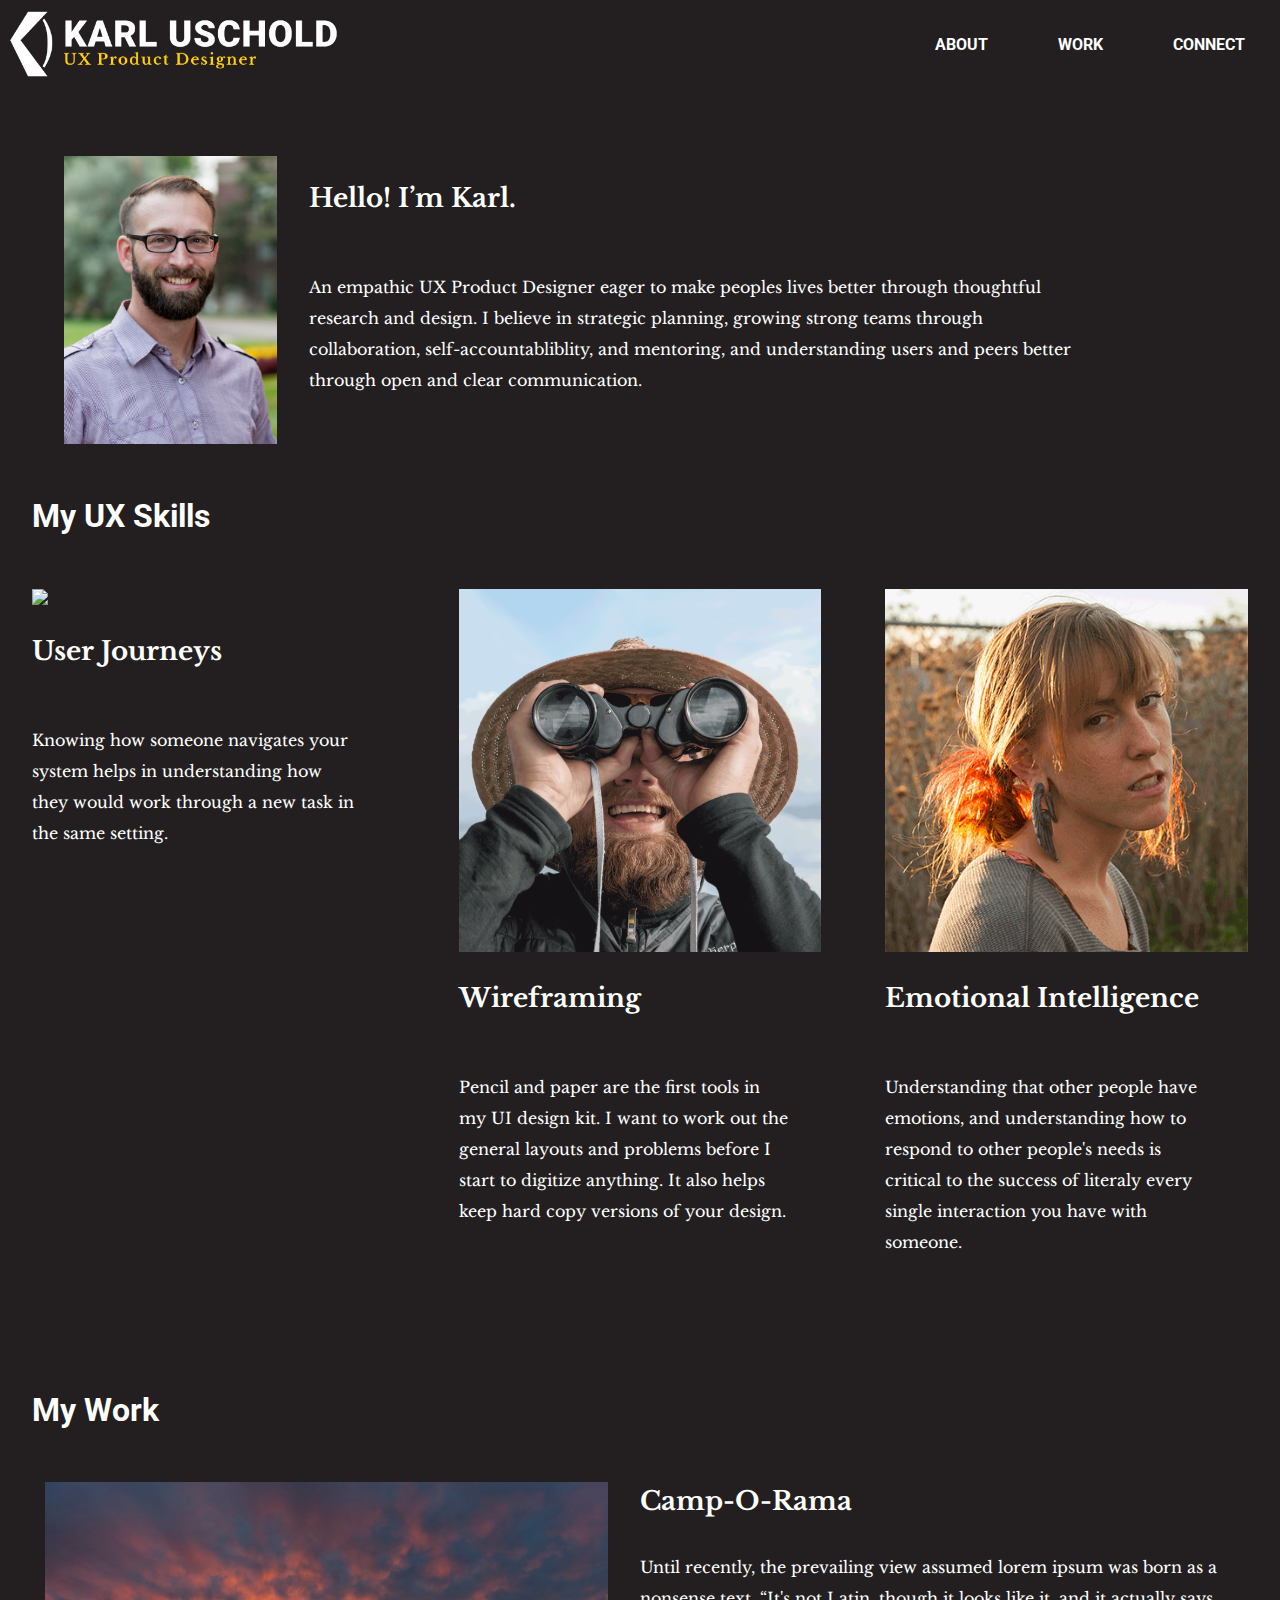
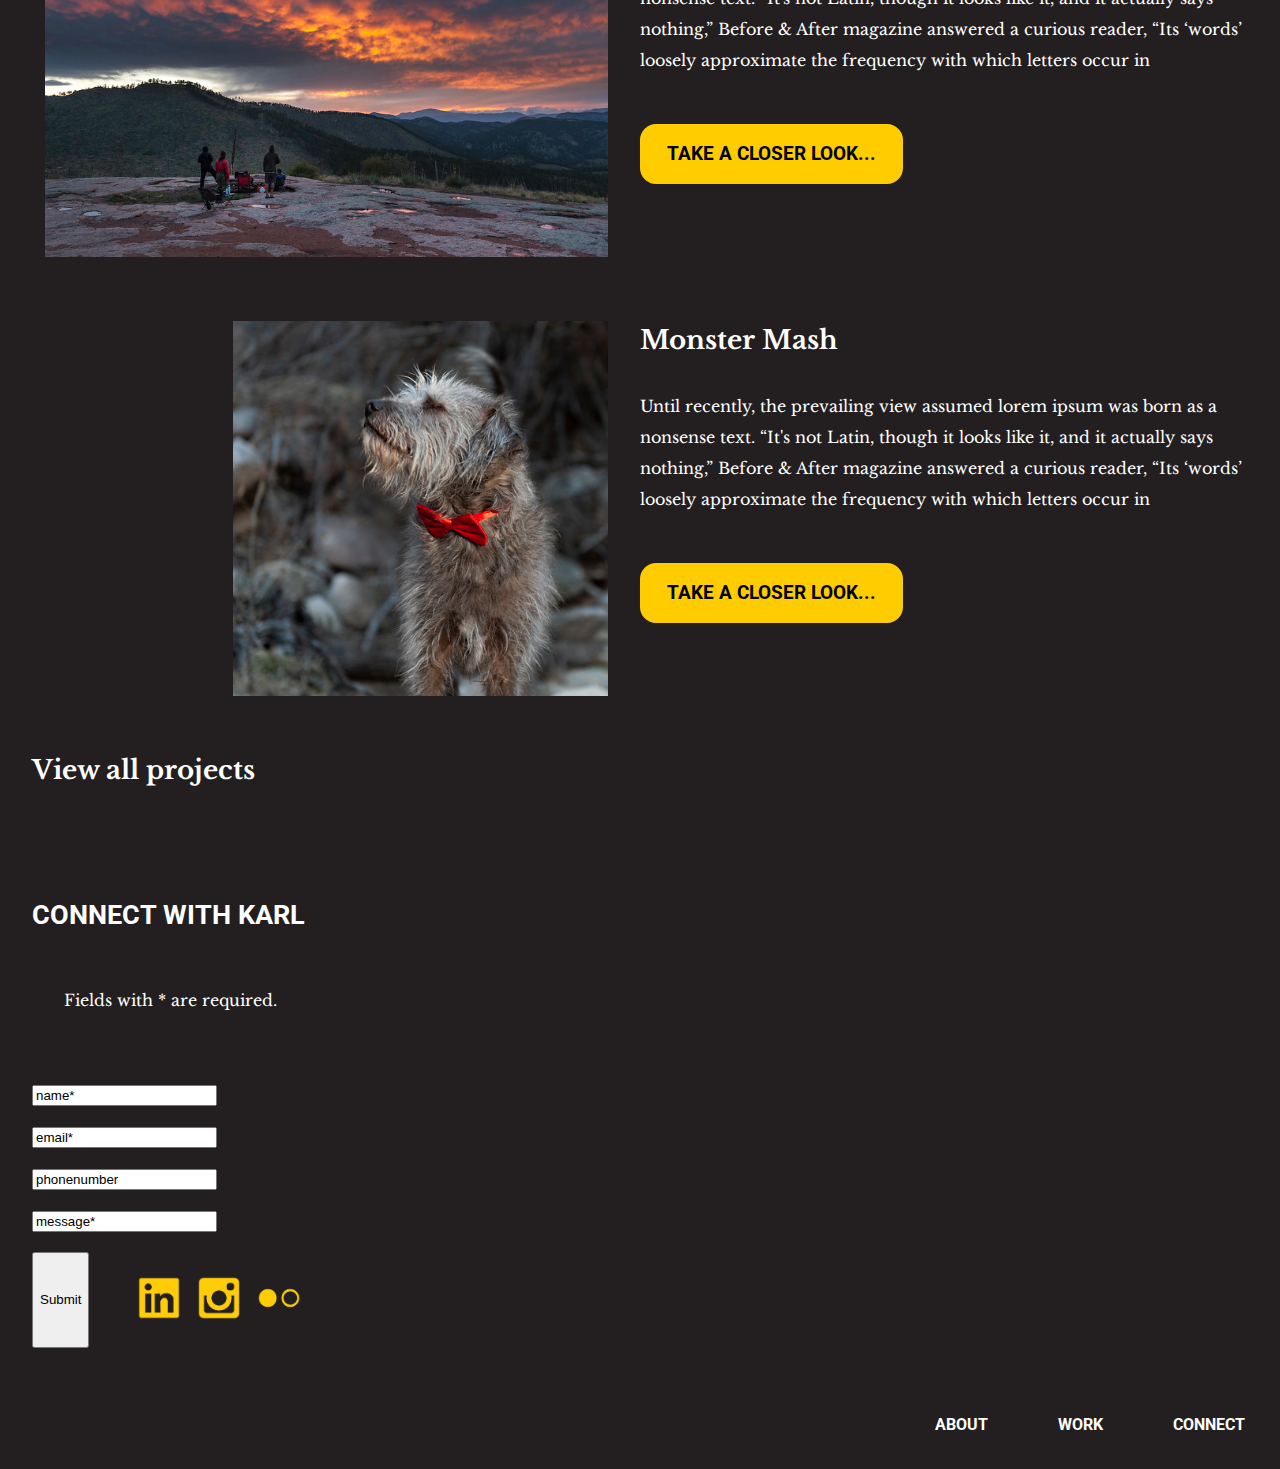
==== index.html @ 1a48cac8 "begin..." ====
<!DOCTYPE html>
<html>
<head>
  <link rel="preconnect" href="https://fonts.gstatic.com">
  <link href="https://fonts.googleapis.com/css2?family=Libre+Baskerville:ital,wght@0,400;0,700;1,400&family=Roboto:wght@400;500;700;900&display=swap" rel="stylesheet">
  <link href="css/style.css" rel="stylesheet" type="text/css">
  <meta charset="UTF-8">
  <meta name="viewport" content="width=device-width, initial-scale=1.0">
<title>Karl Uschold - UX Product Designer</title>
</head>
<body>
<!--NAVIGATION-->
  <nav id="navBar">
    <a href="index.html"><img src="images/KUXlogo-forDark.png"></a>
    <ul class="navilinks">
      <li><a href="about">About</a></li>
      <li><a href="work">Work</a></li>
      <li><a href="connect">Connect</a></li>
    </ul>
  </nav>

<!--ABOUT ME-->
  <section id="about">
    <img src="images/20180815AIGABoard.jpg">
    <div>
      <h3>Hello! I’m Karl.</h3>
      <p>An empathic UX Product Designer eager to make peoples lives better through thoughtful research and design. 
    I believe in strategic planning, growing strong teams through collaboration, self-accountabliblity, and mentoring, and understanding users and peers better through open and clear communication.</p>
  </div>
  </section>

<!--UX Skills section coded using CSS Flex-->  
  <section class="mySkills">
    <h1>My UX Skills</h1>
    <div class="flexContainer">
      <div>
        <img src="images/TopoTape-anime-fullsize.gif">
        <h3>User Journeys</h3>
        <p>Knowing how someone navigates your system helps in understanding how they would work through a new task in the same setting.</p>
      </div>
      <div>
        <img src="images/JackBinocks.gif">
        <h3>Wireframing</h3>
        <p>Pencil and paper are the first tools in my UI design kit. I want to work out the general layouts and problems before I start to digitize anything. It also helps keep hard copy versions of your design.</p>
      </div>
      <div>
        <img src="images/20141109-KennedySpillway-007.gif">
        <h3>Emotional Intelligence</h3>
        <p>Understanding that other people have emotions, and understanding how to respond to other people's needs is critical to the success of literaly every single interaction you have with someone.</p>
      </div>
    </div>
  </section>

<!-- My Work Section Constructed using CSS Grid -->
  <section class="myWork">
    <h1>My Work</h1>
    <div class="workGrid">
        <div class="item1">
          <img src="images/campslab.jpg"> 
        </div>  
        <div class="item2">
          <h4>Camp-O-Rama</h4>
          <p>Until recently, the prevailing view assumed lorem ipsum was born as a nonsense text. “It's not Latin, though it looks like it, and it actually says nothing,” Before & After magazine answered a curious reader, “Its ‘words’ loosely approximate the frequency with which letters occur in</p>
          <a href="caseStudy1.html" target="__blank"><button>Take a closer look...</button></a>
        </div>  
        <div class="item3">
          <img src="images/empathydog.jpg"> 
        </div> 
        <div class="item2">
          <h4>Monster Mash</h4>
          <p>Until recently, the prevailing view assumed lorem ipsum was born as a nonsense text. “It's not Latin, though it looks like it, and it actually says nothing,” Before & After magazine answered a curious reader, “Its ‘words’ loosely approximate the frequency with which letters occur in</p>
          <button>
            Take a closer look...
          </button>
        </div>
        <h3>View all projects</h3>  
      </div>
    </div>      
  </section>

<!--Connect-->
  <section id="connect">
    <Form>
      <div>
        <h2>Connect with Karl</h2>
      </div>
     <div class="fields">
       <p>Fields with * are required.</p>
        <label for="name"></label><br>
        <input type="text" id="name" name="name" value="name*"><br>
        <label for="email"></label><br>
        <input type="email" id="email" name="email" value="email*"><br>
        <label for="phonenumber"></label><br>
        <input type="tel" id="phonenumber" name="phonenumber" value="phonenumber"><br>
        <label for="message"></label><br>
        <input type="text" id="message" name="message" value="message*"><br><br>
        <div class="connectlinks">
          <input class="button" type="submit" value="Submit">
          <div class="social">
            <ul>
              <li><a href="https://www.linkedin.com/in/karl-uschold/" target=new><img src="images/KUXlogo_LinkedIn.png" alt="LinkedIn"></a></li>
              <li><a href="https://www.instagram.com/kameraface42/" target=new><img src="images/KUXlogo_Instagram.png" alt="Instagram"></a></li>
              <li><a href="https://www.flickr.com/photos/whittikerowens/" target=new><img src="images/KUXlogo_Flickr.png" alt="Flickr"></a></li>
            </ul>
          </div>
        </div>
      </div>
    </Form>
  </section>

<!--FOOTER-->
  <section id="footer">
    <a href="index.html"><img src="images/KUXlogo-forDark.png"></a>
    <ul class="navilinks">
      <li><a href="about">About</a></li>
      <li><a href="work">Work</a></li>
      <li><a href="connect">Connect</a></li>
    </ul>
  </section>

</body>
</html>
---- css/style.css ----
body {
  background-color: #231F20;
  font-family: 'Libre Baskerville', sans-serif;
  margin: 0 auto;
  max-width: 1290px;
}
h3 {
  font-family: 'Libre Baskerville', serif;
  font-weight: 700;
  color: #ffffff;
  font-size: 26px;
}
h2 {
  text-decoration: none;
  font-family: 'Roboto', sans-serif;
  font-weight: 700;
  text-transform: uppercase;
  font-size: 20pt;
  color: #ffffff;
}
p {
  font-family: 'Libre Baskerville', serif;
  font-weight: 400;
  max-width: 768px;
  font-size:16px;
  line-height: 31px;
  padding: 32px;
}
button {
  background: #FFCC00;
  border: 3px solid #FFCC00;
  box-sizing: border-box;
  min-height: 44px;
  border-radius: 16px;
  padding: 16px 24px;
  font-size: 14pt;
  font-family: 'Roboto';
  text-transform: uppercase;
  font-weight: 700;
}
button:hover {
  transform: translate(0px, -8px);
  transition: all 0.1s ease-in-out;
  
}
/* NAVIGATION FOR HEADER AND FOOTER */

#navBar {
  padding: 0px;
  margin-bottom: 32px;
  max-width: 1290px;
}
#navBar img{
  height: 88px;
  align-content: center;
}
#navBar ul {
  display: inline;
  float: right;
  list-style-type: none;
  font-family: 'Roboto';
  margin: 0;
  padding: 0;
  height: 88px;
}
#navBar li{
  display: inline;
  float: left;
  padding: 32px;
  border: solid 3px rgba(0, 0, 0, 0);
}
#navBar a{
  text-decoration: none;
  font-family: 'Roboto', sans-serif;
  font-weight: 700;
  text-transform: uppercase;
  font-size: 12pt;
  color: #ffffff;
}
#navBar li:hover {
  text-decoration: underline 3px rgba(0, 0, 0, 0);
  border: solid 3px #ffc000;
}
#navBar a:active {
  text-decoration: underline 3px #ffcc00;
  border-style: none;
}

/* ABOUT SECTION */
#about {
  padding: 32px;
  display: flex;
  width: 100%;
  margin: 0;
  max-width: 1290px;
}
#about img {
  height: 288px;
  padding: 0 32px;
  float: left;
}
#about h3 {
  font-family: 'Libre Baskerville', serif;
  font-weight: 700;
  color: #ffffff;
  font-size: 26px;
}
#about p {
  font-family: 'Libre Baskerville', serif;
  font-weight: 400;
  color: #ffffff;
  max-width: 768px;
  font-size:16px;
  line-height: 31px;
  padding: 32px 0;
}
/* My Skills Section */
.mySkills {
  display: flex;
  flex-direction: column;
  align-items: flex-start;
  width: 100%;
  max-width: 1290px;
  justify-content: flex-start;
}
.mySkills h1{
  display: flex;
  color: white;
  font-family: 'Roboto';
  justify-content: flex-start;
  width: 100%;
  padding-left: 32px;
}
.flexContainer img{
  max-height: 100%;
  width: 100%;
  justify-content: center;
}
.img-fluid {
  max-height:100%;
  height:auto;
}

.flexContainer {
  display: flex;
  justify-content: center;
  flex-direction: row;
}
.flexContainer div{
  width: 33%;
  padding: 32px;
}
.flexContainer p{
  padding-left: 0px;
}

/* My work */
.myWork h1{
  color: white;
  font-family: 'Roboto';
  justify-content: flex-start;
  padding-left: 0px;
}
.myWork {
  padding: 32px;
  display: flex;
  align-self: flex-start;
  width: 100;
  flex-direction: column;
}
.workGrid {
  display: grid;
  grid-template-columns: 50%;
  grid-template-rows: auto;
  grid-template-areas:
    'item1 item2'
    'item3 item4';
}
.workGrid img {
  height: 375px;
  display: inline-block;
  float: right;
  padding: 32px;
}
.myWork h4 {
  font-family: 'Libre Baskerville', serif;
  font-weight: 700;
  color: #ffffff;
  font-size: 26px;
}
.myWork p{
  padding: 0px 0 32px 0;
}

/* CONNECTION Form Section */
#connect{
  padding: 32px;
  display: inline-block;
  width: 100%;
}
  p {
  color: white;
}
.connectlinks{
  display: inline-flex;
  float: left;
}

.social ul{
  display: inline-flex;
  float: left;
  list-style-type: none;
}
.social li{
  padding: 8px;
}
.social img {
  height: 44px;
  width: 44px;
  background-color: rgba(0, 0, 0, 0);
}
/* Form Input */
/*
  form input {
  display: flex;
  flex-direction: row;
  justify-content: center;
  align-items: center;
  padding: 24px;
  
  
  background: #FFCC00;
  border: 3px solid #FFCC00;
  box-sizing: border-box;
  border-radius: 16px;
  */
  
  /* Inside Auto Layout */
  /*
  flex: none;
  order: 0;
  flex-grow: 0;
  margin: 0px 0px;
  }
  */
/* FOOTER SECTION */

#footer {
  padding: 0px 0px;
  margin: 0 auto 64px;
  width: 100%;
}
#footer img{
  height: 88px;
  align-content: center;
  display: none;
}
#footer ul {
  display: inline;
  float: right;
  list-style-type: none;
  font-family: 'Roboto';
  margin: 0;
  padding: 0;
  height: 88px;
}
#footer li{
  display: inline;
  float: left;
  padding: 32px;
  border: solid 3px rgba(0, 0, 0, 0);
}
#footer a{
  text-decoration: none;
  font-family: 'Roboto', sans-serif;
  font-weight: 700;
  text-transform: uppercase;
  font-size: 12pt;
  color: #ffffff;
}
#footer li:hover {
  text-decoration: underline 3px rgba(0, 0, 0, 0);
  border: solid 3px #ffc000;
}
#footer a:active {
  text-decoration: underline 3px #ffcc00;
  border: solid 3px rgba(0, 0, 0, 0);
  border-style: none;
  padding: 32px;
}

/* Media Query */
@media only screen and (max-width: 600px) {
  body {
    background-color: lightblue;
  }
}
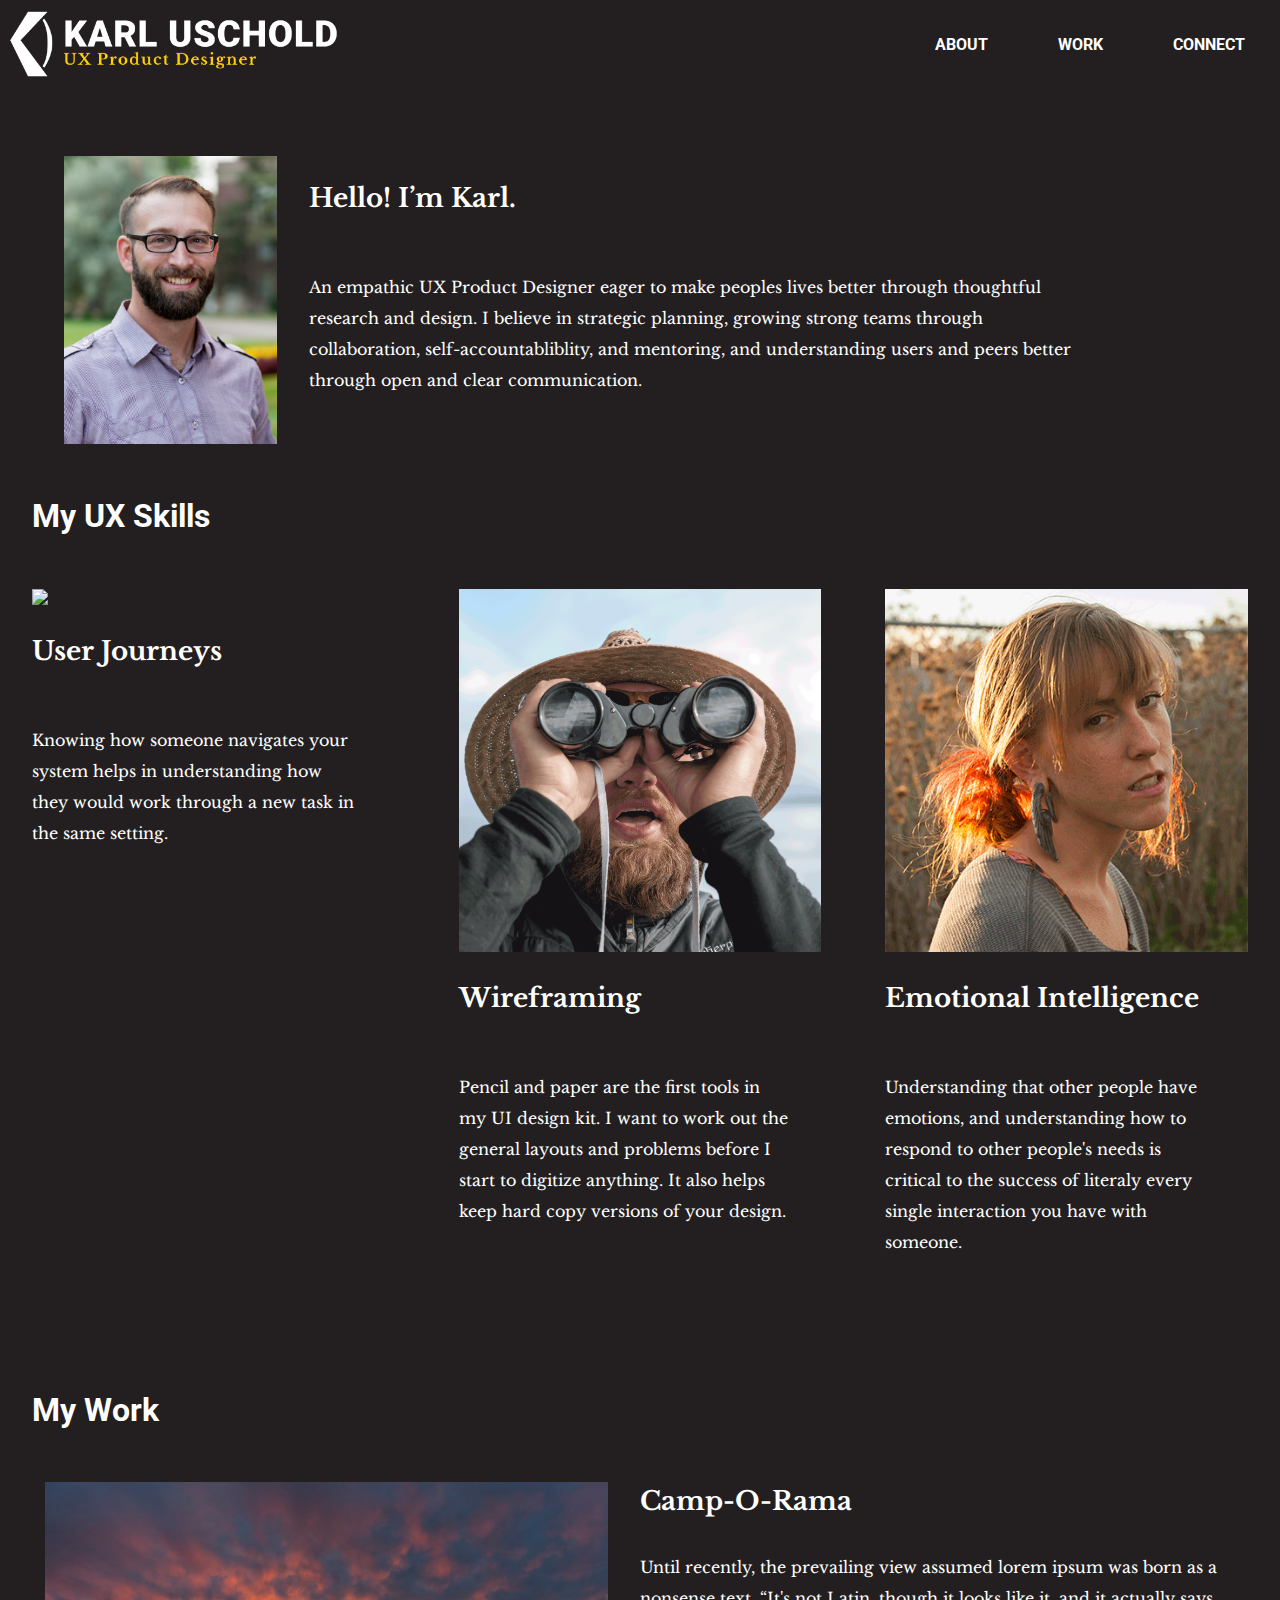
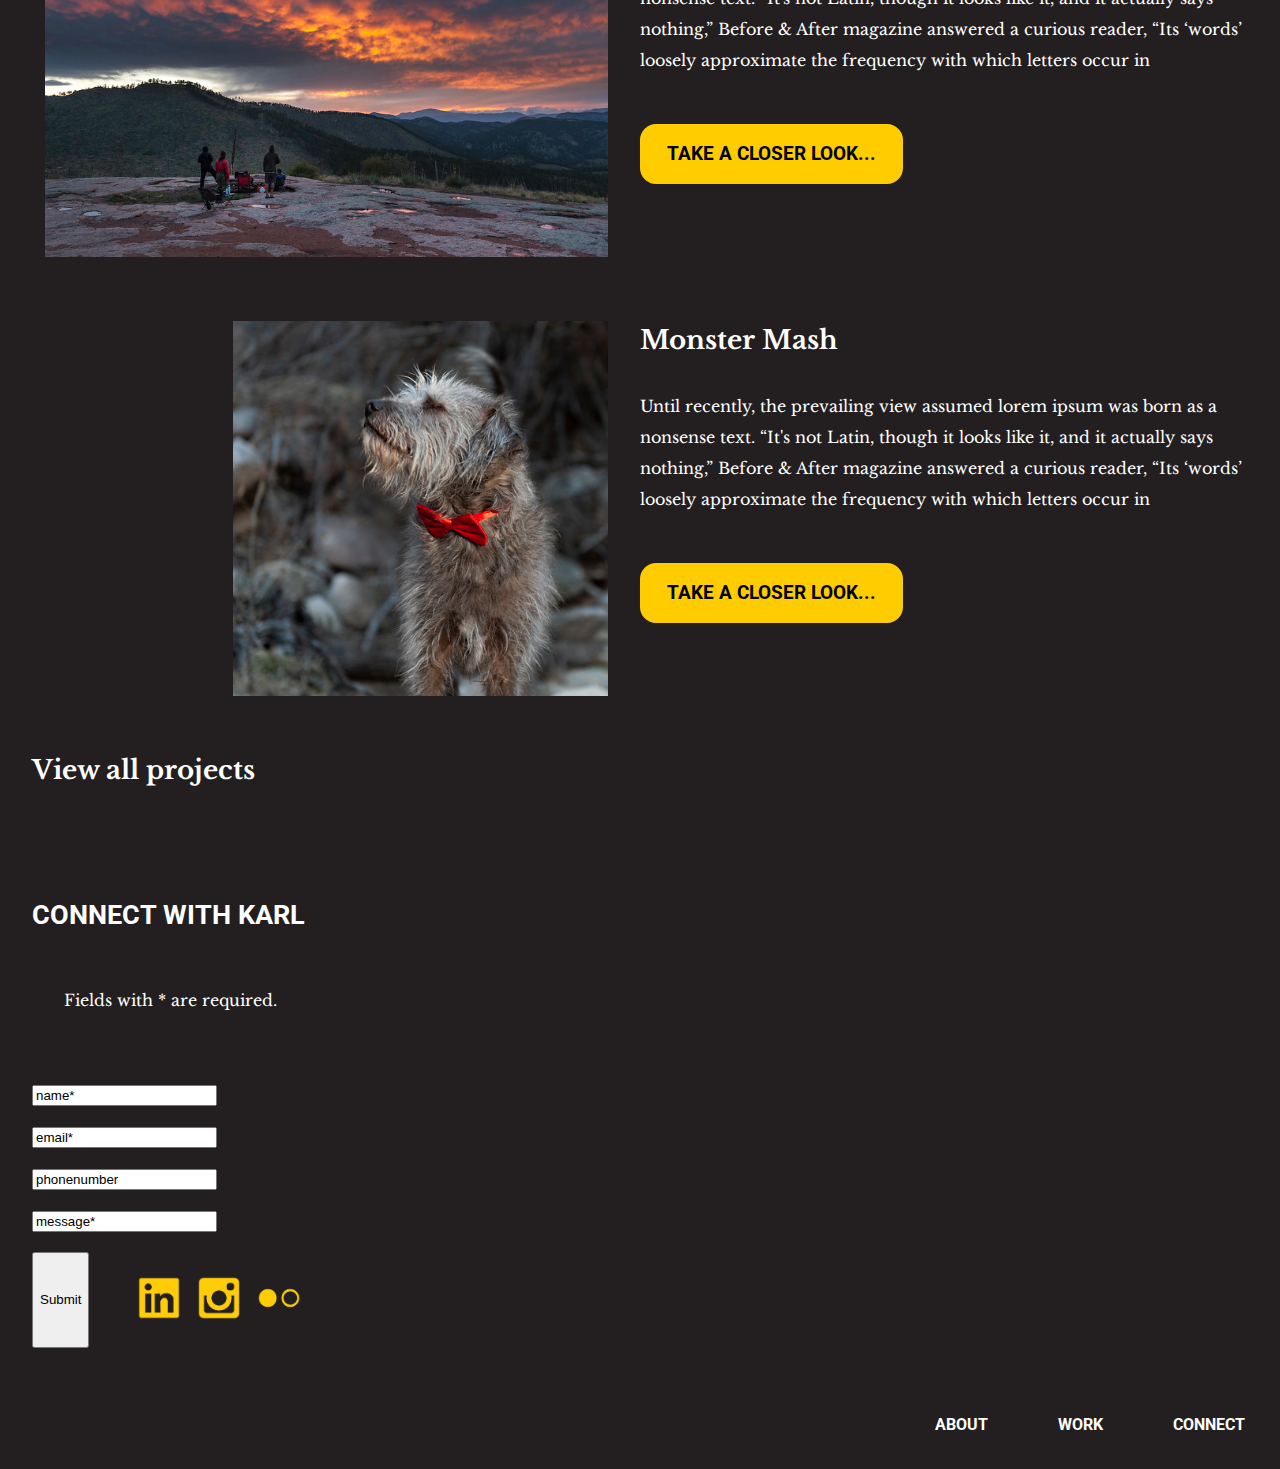
==== commit 6ba8b9fa: "meh" ====
--- a/index.html
+++ b/index.html
@@ -10,14 +10,14 @@
 </head>
 <body>
 <!--NAVIGATION-->
-  <nav id="navBar">
-    <a href="index.html"><img src="images/KUXlogo-forDark.png"></a>
-    <ul class="navilinks">
-      <li><a href="about">About</a></li>
-      <li><a href="work">Work</a></li>
-      <li><a href="connect">Connect</a></li>
-    </ul>
-  </nav>
+<nav id="navBar">
+  <a href="index.html"><img src="images/KUXlogo-forDark.png"></a>
+  <ul class="navilinks">
+    <li><a href=#about>About</a></li>
+    <li><a href=#myWork>Work</a></li>
+    <li><a href=#connect>Connect</a></li>
+  </ul>
+</nav>
 
 <!--ABOUT ME-->
   <section id="about">
@@ -52,7 +52,7 @@
   </section>
 
 <!-- My Work Section Constructed using CSS Grid -->
-  <section class="myWork">
+  <section id="myWork">
     <h1>My Work</h1>
     <div class="workGrid">
         <div class="item1">
@@ -112,9 +112,9 @@
   <section id="footer">
     <a href="index.html"><img src="images/KUXlogo-forDark.png"></a>
     <ul class="navilinks">
-      <li><a href="about">About</a></li>
-      <li><a href="work">Work</a></li>
-      <li><a href="connect">Connect</a></li>
+      <li><a href=#about>About</a></li>
+      <li><a href=#myWork>Work</a></li>
+      <li><a href=#connect>Connect</a></li>
     </ul>
   </section>
 
--- a/css/style.css
+++ b/css/style.css
@@ -3,6 +3,8 @@
   font-family: 'Libre Baskerville', sans-serif;
   margin: 0 auto;
   max-width: 1290px;
+  position: relative;
+  z-index: 0;
 }
 h3 {
   font-family: 'Libre Baskerville', serif;
@@ -17,6 +19,16 @@
   text-transform: uppercase;
   font-size: 20pt;
   color: #ffffff;
+}
+
+h6 {
+  font-family: 'Libre Baskerville', serif;
+  font-weight: 400;
+  max-width: 768px;
+  font-size:24px;
+  line-height: 31px;
+  padding: 16px;
+  color: black;
 }
 p {
   font-family: 'Libre Baskerville', serif;
@@ -43,6 +55,9 @@
   transition: all 0.1s ease-in-out;
   
 }
+ul.a {
+  list-style-position: outside;
+}
 /* NAVIGATION FOR HEADER AND FOOTER */
 
 #navBar {
@@ -155,13 +170,13 @@
 }
 
 /* My work */
-.myWork h1{
+#myWork h1{
   color: white;
   font-family: 'Roboto';
   justify-content: flex-start;
   padding-left: 0px;
 }
-.myWork {
+#myWork {
   padding: 32px;
   display: flex;
   align-self: flex-start;
@@ -182,13 +197,13 @@
   float: right;
   padding: 32px;
 }
-.myWork h4 {
+#myWork h4 {
   font-family: 'Libre Baskerville', serif;
   font-weight: 700;
   color: #ffffff;
   font-size: 26px;
 }
-.myWork p{
+#myWork p{
   padding: 0px 0 32px 0;
 }
 
@@ -292,6 +307,118 @@
 /* Media Query */
 @media only screen and (max-width: 600px) {
   body {
-    background-color: lightblue;
+    
   }
+}
+
+/* Case Study pages */
+#worknav li{
+  vertical-align: bottom;
+}
+#worknav li em{
+  color: white;
+  vertical-align: bottom;
+  padding: ;
+}
+.active {
+  color: #FFCC00;
+}
+#articleLinks{
+/*make this float along side of the case study as you scroll */
+  background-color: white;
+  width: fit-content;
+  padding-bottom: 32px;
+  z-index: 1000;
+  position: -webkit-sticky;
+  position: sticky;
+
+  top: 64px;
+  clear: none;
+  border-radius: 8px;
+  }
+
+
+}
+#articleLinks h6{
+  font-family: -apple-system, BlinkMacSystemFont, 'Segoe UI', Roboto, Oxygen, Ubuntu, Cantarell, 'Open Sans', 'Helvetica Neue', sans-serif;
+  color: #231F20;
+  font-size: 16px;
+  padding: 32px 32px 0px;
+  text-decoration: underline;
+  text-transform: uppercase;
+  font-weight: 700;
+}
+#articleLinks a {
+  font-family: 'Libre Baskerville', serif;
+  font-weight: 400;
+  max-width: 768px;
+  font-size:14px;
+  line-height: 31px;
+  padding: 0px 32px;
+  color: #231F20;
+}
+#articleLinks a:hover {
+  background-color: black;
+  color: #ffcc00;
+}
+#articleLinks a:active {
+  color: #ffcc00;
+}
+
+/* Introdction */
+#intro {
+  max-width: 100%;
+  color: white;
+  border: 1px #ffc000 solid;
+  padding: 32px;
+  float: right;
+  margin-left: 200px;
+}
+#intro p {
+  padding: 32px 0 32px;
+}
+.yella {
+    background-color: #ffcc00;
+    border-radius: 8px;
+}
+.yella p {
+  color: #231F20;
+}
+/* Research */
+#research {
+  max-width: 100%;
+  height: ;
+  color: white;
+  border: 1px #ffc000 solid;
+  padding: 64px;
+  margin-left: 200px;
+}
+#research p {
+  
+  padding: 32px 0 32px;
+}
+.aside {
+  background-color: #ffc000 !important;
+}
+#protoperson {
+  margin-left: 200px;
+}
+#solutions {
+  margin-left: 200px;
+
+}
+#mocks{
+  margin-left: 200px;
+
+}
+#prototype {
+  margin-left: 200px;
+
+}
+#guide {
+  margin-left: 200px;
+
+}
+#conclusion {
+  margin-left: 200px;
 }